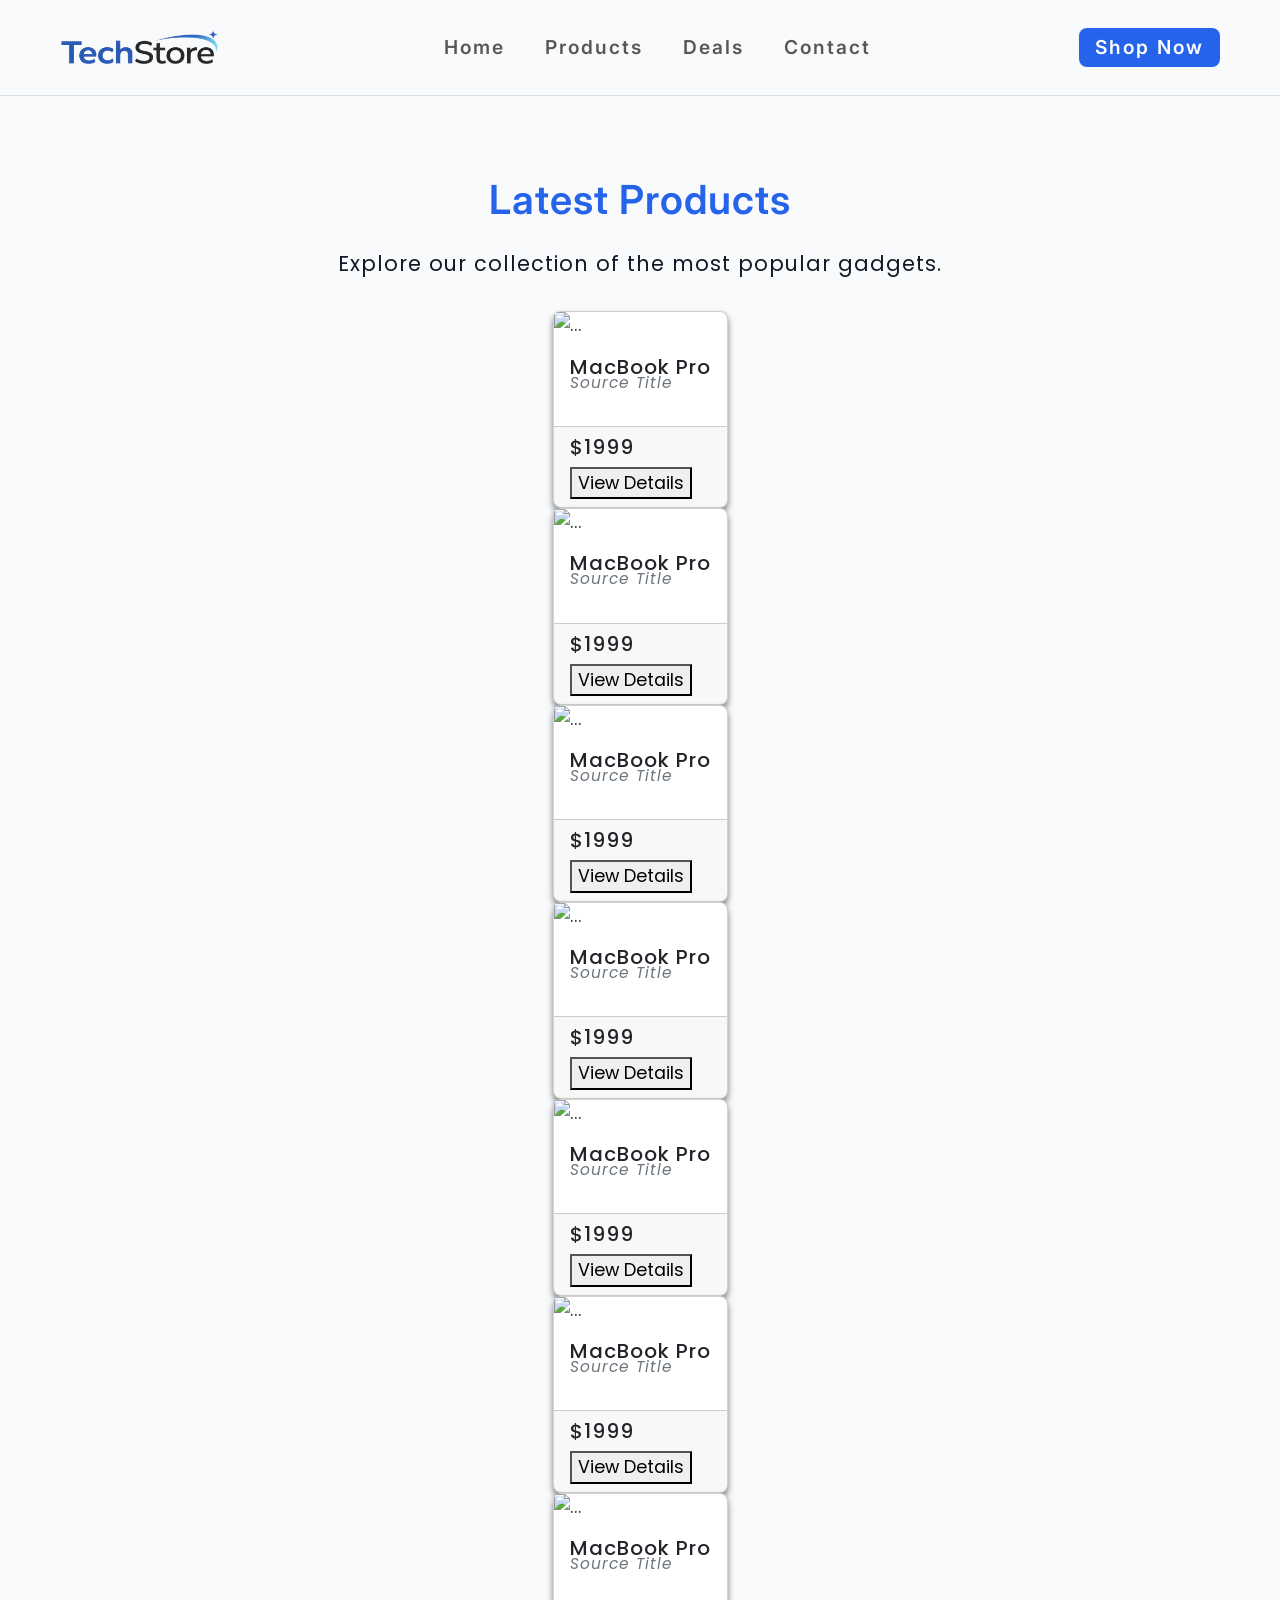
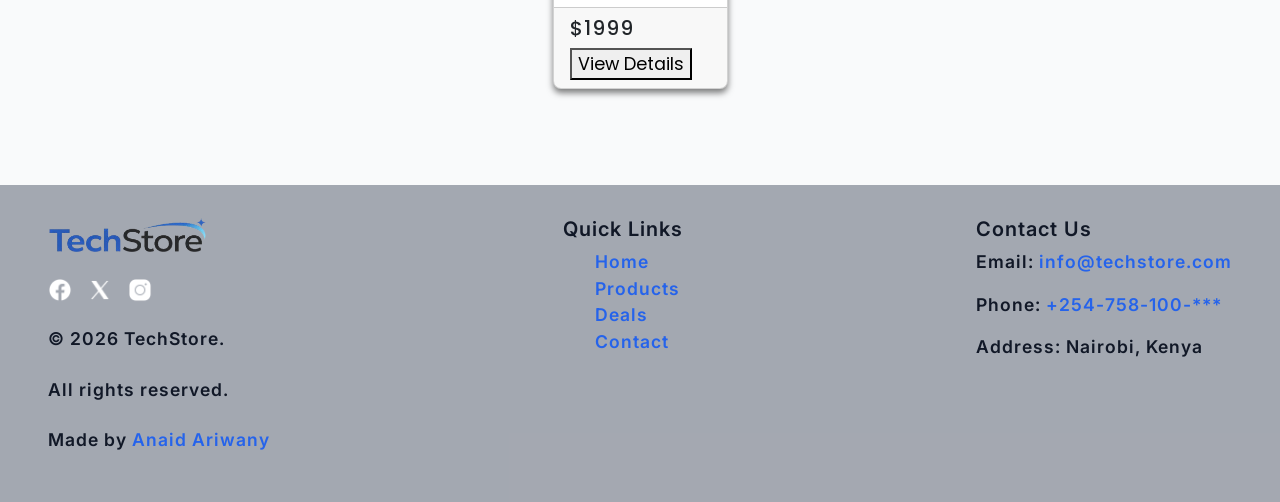
==== pages/products.html @ 2d1a8591 "Products page HTML structure completed." ====
<!DOCTYPE html>
<html lang="en">

<head>
    <meta charset="UTF-8">
    <meta name="viewport" content="width=device-width, initial-scale=1.0">
    <title>Products - TechStore</title>

    <!-- favicon -->
    <link rel="icon" href="../assets/images/favicon.ico" type="image/x-icon">

    <!-- seo meta tags -->
    <meta name="description"
        content="TechStore is your one-stop shop for the latest and greatest in technology. We offer a wide range of products, from smartphones and laptops to smart home devices and gaming accessories. Our mission is to provide our customers with the best shopping experience possible, with competitive prices, fast shipping, and excellent customer service. Whether you're a tech enthusiast or just looking for the perfect gift, TechStore has something for everyone. Shop with us today and discover the future of technology!">
    <meta name="keywords"
        content="TechStore, technology, gadgets, electronics, smartphones, laptops, smart home devices, gaming accessories, online shopping, tech products">
    <meta name="author" content="Anaid Ariwany">
    <meta name="robots" content="index, follow">

    <!-- open graph meta tags -->
    <meta property="og:title" content="TechStore">
    <meta property="og:description"
        content="TechStore is your one-stop shop for the latest and greatest in technology. We offer a wide range of products, from smartphones and laptops to smart home devices and gaming accessories. Our mission is to provide our customers with the best shopping experience possible, with competitive prices, fast shipping, and excellent customer service. Whether you're a tech enthusiast or just looking for the perfect gift, TechStore has something for everyone. Shop with us today and discover the future of technology!">
    <meta property="og:image" content="https://anaid-ariwany.github.io/TechStore/assets/images/websiteReview.webp">
    <meta property="og:url" content="https://anaid-ariwany.github.io/TechStore/">

    <!-- inter google font -->
    <link rel="preconnect" href="https://fonts.googleapis.com">
    <link rel="preconnect" href="https://fonts.gstatic.com" crossorigin>
    <link href="https://fonts.googleapis.com/css2?family=Inter:opsz,wght@14..32,600&display=swap" rel="stylesheet">

    <!-- poppins google font -->
    <link rel="preconnect" href="https://fonts.googleapis.com">
    <link rel="preconnect" href="https://fonts.gstatic.com" crossorigin>
    <link href="https://fonts.googleapis.com/css2?family=Poppins&display=swap" rel="stylesheet">

    <!-- bootstrap -->
    <link href="https://cdn.jsdelivr.net/npm/bootstrap@5.3.8/dist/css/bootstrap.min.css" rel="stylesheet"
        integrity="sha384-sRIl4kxILFvY47J16cr9ZwB07vP4J8+LH7qKQnuqkuIAvNWLzeN8tE5YBujZqJLB" crossorigin="anonymous">

    <!-- custom css -->
    <link rel="stylesheet" href="../style.css">
    <link rel="stylesheet" href="products.css">
</head>

<body>

    <header class="fixed-top">
        <nav class="navbar  navbar-expand-md">
            <div class="container-fluid">
                <a class="navbar-brand" href="index.html"><img src="../assets/images/logo.webp" alt="logo"
                        class="logo"></a>
                <button class="navbar-toggler" type="button" data-bs-toggle="collapse" data-bs-target="#navbarNav"
                    aria-controls="navbarNav" aria-expanded="false" aria-label="Toggle navigation">
                    <span class="navbar-toggler-icon"></span>
                </button>

                <div class="collapse navbar-collapse justify-content-end" id="navbarNav">
                    <ul class="navbar-nav">
                        <li class="nav-item">
                            <a class="nav-link inter-heading" href="index.html">Home</a>
                        </li>
                        <li class="nav-item">
                            <a class="nav-link inter-heading" href="pages/products.html">Products</a>
                        </li>
                        <li class="nav-item">
                            <a class="nav-link inter-heading" href="pages/products.html">Deals</a>
                        </li>
                        <li class="nav-item">
                            <a class="nav-link inter-heading" href="#">Contact</a>
                        </li>
                    </ul>
                </div>

                <div class="collapse navbar-collapse justify-content-end" id="navbarNav">
                    <ul class="navbar-nav">
                        <li class="nav-item">
                            <a id="nav-button" class="nav-link inter-heading" href="pages/products.html">Shop Now</a>
                        </li>
                    </ul>
                </div>

            </div>
        </nav>
    </header>

    <main>
        <section class="productSection">
            <h3 class="display-6 inter-heading">Latest Products</h3>
            <p>Explore our collection of the most popular gadgets.</p>

            <div class="cardDiv">

                <!-- card -->
                <div class="card">
                    <img src="..." class="card-img-top" alt="...">
                    <div class="card-body">
                        <h5 class="card-title">MacBook Pro</h5>
                        <figcaption class="blockquote-footer"><cite title="Source Title">Source Title</cite>
                        </figcaption>
                    </div>

                    <div class="card-footer">
                        <h5>$1999</h5>
                        <button>View Details</button>
                    </div>
                </div>


                <!-- card -->
                <div class="card">
                    <img src="..." class="card-img-top" alt="...">
                    <div class="card-body">
                        <h5 class="card-title">MacBook Pro</h5>
                        <figcaption class="blockquote-footer"><cite title="Source Title">Source Title</cite>
                        </figcaption>
                    </div>

                    <div class="card-footer">
                        <h5>$1999</h5>
                        <button>View Details</button>
                    </div>
                </div>

                <!-- card -->
                <div class="card">
                    <img src="..." class="card-img-top" alt="...">
                    <div class="card-body">
                        <h5 class="card-title">MacBook Pro</h5>
                        <figcaption class="blockquote-footer"><cite title="Source Title">Source Title</cite>
                        </figcaption>
                    </div>

                    <div class="card-footer">
                        <h5>$1999</h5>
                        <button>View Details</button>
                    </div>
                </div>

                <!-- card -->
                <div class="card">
                    <img src="..." class="card-img-top" alt="...">
                    <div class="card-body">
                        <h5 class="card-title">MacBook Pro</h5>
                        <figcaption class="blockquote-footer"><cite title="Source Title">Source Title</cite>
                        </figcaption>
                    </div>

                    <div class="card-footer">
                        <h5>$1999</h5>
                        <button>View Details</button>
                    </div>
                </div>

                <!-- card -->
                <div class="card">
                    <img src="..." class="card-img-top" alt="...">
                    <div class="card-body">
                        <h5 class="card-title">MacBook Pro</h5>
                        <figcaption class="blockquote-footer"><cite title="Source Title">Source Title</cite>
                        </figcaption>
                    </div>

                    <div class="card-footer">
                        <h5>$1999</h5>
                        <button>View Details</button>
                    </div>
                </div>

                <!-- card -->
                <div class="card">
                    <img src="..." class="card-img-top" alt="...">
                    <div class="card-body">
                        <h5 class="card-title">MacBook Pro</h5>
                        <figcaption class="blockquote-footer"><cite title="Source Title">Source Title</cite>
                        </figcaption>
                    </div>

                    <div class="card-footer">
                        <h5>$1999</h5>
                        <button>View Details</button>
                    </div>
                </div>

                <!-- card -->
                <div class="card">
                    <img src="..." class="card-img-top" alt="...">
                    <div class="card-body">
                        <h5 class="card-title">MacBook Pro</h5>
                        <figcaption class="blockquote-footer"><cite title="Source Title">Source Title</cite>
                        </figcaption>
                    </div>

                    <div class="card-footer">
                        <h5>$1999</h5>
                        <button>View Details</button>
                    </div>
                </div>

            </div>
        </section>
    </main>

    <footer>

        <!-- left div -->
        <div class="footerLeftDiv">
            <img src="../assets/images/logo.webp" alt="logo" class="logo">

            <div class="iconDiv">
                <img src="../assets/icons/facebook.webp" alt="facebook" class="icon">
                <img src="../assets/icons/twitter.webp" alt="twitter" class="icon">
                <img src="../assets/icons/instagram.webp" alt="instagram" class="icon">
            </div>

            <p class="inter-heading">&copy; 2026 TechStore.</p>
            <p class="inter-heading">All rights reserved.</p>

            <p class="inter-heading">Made by <a class="inter-heading" href="https://github.com/Anaid-Ariwany"
                    target="_blank" rel="noopener noreferrer">Anaid
                    Ariwany</a></p>
        </div>

        <!-- middle div -->
        <div class="footerMiddleDiv">
            <h5 class="inter-heading">Quick Links</h5>
            <ul>
                <li><a class="inter-heading" href="index.html">Home</a></li>
                <li><a class="inter-heading" href="pages/products.html">Products</a></li>
                <li><a class="inter-heading" href="pages/products.html">Deals</a></li>
                <li><a class="inter-heading" href="#">Contact</a></li>
            </ul>
        </div>

        <!-- right div -->
        <div class="footerRightDiv">
            <h5 class="inter-heading">Contact Us</h5>
            <p class="inter-heading">Email: <a href="mailto:info@techstore.com">info@techstore.com</a></p>
            <p class="inter-heading">Phone: <a href="tel:+254758100569">+254-758-100-***</a></p>
            <p class="inter-heading">Address: Nairobi, Kenya</p>
        </div>

    </footer>

    <!-- bootstrap -->
    <script src="https://cdn.jsdelivr.net/npm/bootstrap@5.3.8/dist/js/bootstrap.bundle.min.js"
        integrity="sha384-FKyoEForCGlyvwx9Hj09JcYn3nv7wiPVlz7YYwJrWVcXK/BmnVDxM+D2scQbITxI"
        crossorigin="anonymous"></script>

</body>

</html>
---- style.css ----
/* 
Primary: #2563EB
Dark: #111827
Gray: #6B7280
Background: #F9FAFB
Card White: #FFFFFF
*/

.inter-heading {
    font-family: "Inter", sans-serif;
    font-optical-sizing: auto;
    font-weight: 600;
    font-style: normal;
}

body {
    margin: 0;
    font-family: "Poppins", sans-serif;
    font-weight: 400;
    font-style: normal;
    font-size: 1.1rem;
    background-color: #F9FAFB;
    color: #111827;
    line-height: 1.5;
    letter-spacing: 1px;
}

main {
    margin-top: 8rem;
    padding: 0 3rem;
}

.card {
    background-color: #FFFFFF;
    border-radius: 0.5rem;
    box-shadow: 0 4px 6px rgba(0, 0, 0, 0.5);
}

.blueButton {
    padding: 0.5rem 1rem;
    background-color: #2563EB;
    color: #FFFFFF;
    border-radius: 0.5rem;
    border: none;
    width: fit-content;
}

.blueButton:hover {
    transform: scale(1.05);
}

.blockquote-footer::before {
    content: "";
}

/* ##### navbar styling #####*/
header {
    padding: 1rem 3rem;
    background-color: #F9FAFB;
    border-bottom: 1px solid rgb(107, 114, 128, 0.2);
}

.logo {
    width: 10rem;
    height: auto;
}

.navbar-nav {
    gap: 1.5rem;
}

.nav-link {
    font-size: 1.2rem;
    letter-spacing: 2px;
}

.nav-link:hover {
    color: #2563EB;
    transform: scale(1.05);
}

#nav-button {
    padding: 0.3rem 1rem;
    background-color: #2563EB;
    color: #FFFFFF !important;
    border-radius: 0.5rem;
    border: none;
    width: fit-content;
}

#nav-button:hover {
    background-color: #2563EB;
    color: #FFFFFF !important;
    transform: scale(1.05);
}


/* ##### hero sectionstyling #####*/
.heroSection {
    padding: 3rem 0;
}

.heroLeftDiv {
    padding-left: 3rem;
    display: flex;
    flex-direction: column;
    justify-content: center;
    gap: 1rem;
}

.heroLeftDiv p,
.productSection p,
.featuredProductSection p {
    font-size: 1.3rem;
}

.heroImage {
    min-width: 80%;
    height: auto;
}

.heroRightDiv {
    display: flex;
    align-items: flex-end;
    background-color: rgb(37, 99, 235, 0.1);
    border-top-left-radius: 50% 100%;
    border-top-right-radius: 50% 100%;
}


/* ##### latest products section styling #####*/
.productSection,
.featuredProductSection {
    padding: 3rem 0;
    display: flex;
    flex-direction: column;
    align-items: center;
    justify-content: center;
    gap: 1rem;
}

.cardsDiv {
    padding-top: 2rem;
    display: flex;
    justify-content: center;
    flex-wrap: nowrap;
    gap: 2rem;
    width: 100%
}

.cardsDiv>.card {
    width: 30%;
}

.productSection h3,
.featuredProductSection h3 {
    color: #2563EB;
}

/* ##### featured product section styling #####*/
.featuredProductSection>.card {
    margin-top: 1rem;
    width: 80%;
    padding: 2rem 3rem;
    display: flex;
    flex-direction: column;
    gap: 1rem;
}

.featuredProductSection>.card h4 {
    color: #2563EB;
}

.bottomCard {
    display: flex;
    flex-wrap: wrap;
}

.cardLeftDiv,
.cardRightDiv {
    width: 50%;
}

.cardLeftDiv {
    display: flex;
    flex-direction: column;
    gap: 0.5rem;
    justify-content: center;
}

.cardRightDiv {
    display: flex;
    justify-content: center;
    align-items: flex-end;
    background-color: rgb(37, 99, 235, 0.05);
    border-top-left-radius: 50% 100%;
    border-top-right-radius: 50% 100%;
}

.whiteHeadset {
    width: 50%;
    height: auto;
}

/* ##### footer styling #####*/
footer {
    background-color: rgb(107, 114, 128, 0.6);
    color: #111827;
    display: flex;
    justify-content: space-between;
    padding: 2rem 3rem;
    margin-top: 3rem;
}

.footerLeftDiv {
    display: flex;
    flex-direction: column;
    flex-wrap: wrap;
    gap: 0.5rem;
}

.iconDiv {
    display: flex;
    gap: 1rem;
    padding: 1rem 0;
}

.icon {
    width: 1.5rem;
    height: auto;
    filter: invert(100%) sepia(100%) grayscale(100%) brightness(200%);
}

.icon:hover {
    transform: scale(1.5);
}

footer li {
    list-style: none;
}

footer a {
    color: #2563EB;
    text-decoration: none;
}

/* ############### responsive design ###############*/
/* screens above 768px and below 883px */
@media (min-width:768px) and (max-width:883px) {
    header {
        padding: 1rem;
    }

    .navbar-nav {
        gap: 0;
    }

    #nav-button {
        padding: 0.3rem 0.5rem;
    }

    footer {
        padding: 1rem;
    }

    .heroRightDiv {
        border-top-left-radius: 80% 100%;
        border-top-right-radius: 80% 100%;
    }
}

/* screens above 768px and below 992px */
@media (min-width:768px) and (max-width:992px) {
    main {
        padding: 0 1rem;
    }

    .heroLeftDiv p {
        font-size: 1.2rem;
    }

    .cardsDiv {
        gap: 1rem;
    }

    .featuredProductSection>.card {
        width: 90%;
    }

    .whiteHeadset {
        width: 65%;
        height: auto;
    }
}

/* screens above 576px and below 768px */
@media (min-width:576px) and (max-width:768px) {
    main {
        padding: 0 1rem;
    }

    .heroLeftDiv {
        padding-left: 0;
        gap: 0.5rem;
    }

    .heroLeftDiv p,
    .productSection p,
    .featuredProductSection p {
        font-size: 1.1rem;
    }

    .heroImage {
        min-width: 100%;
    }

    .heroRightDiv,
    .cardRightDiv {
        border-top-left-radius: 80% 100%;
        border-top-right-radius: 80% 100%;
    }

    .cardsDiv {
        gap: 0.5rem;
        padding: 0;
    }

    .featuredProductSection>.card {
        width: 100%;
        margin-top: 0;
    }

    .whiteHeadset {
        width: 80%;
        height: auto;
    }

    .footerMiddleDiv {
        display: none;
    }
}

/* screens below 576px */
@media (max-width:576px) {
    main {
        padding: 0 1rem;
    }

    .heroLeftDiv {
        padding-left: 0;
        gap: 0.5rem;
        text-align: center;
        align-items: center;
        padding-bottom: 2rem;
    }

    .heroImage {
        min-width: 50%;
    }

    .heroRightDiv,
    .cardRightDiv {
        border-top-left-radius: 80% 100%;
        border-top-right-radius: 80% 100%;
    }

    .heroLeftDiv p,
    .productSection p,
    .featuredProductSection p {
        font-size: 1.1rem;
    }

    .productSection p,
    .featuredProductSection p {
        text-align: center;
    }

    .cardLeftDiv p {
        text-align: left;
    }

    .heroImage {
        min-width: 100%;
    }

    .heroRightDiv,
    .cardRightDiv {
        border-top-left-radius: 80% 100%;
        border-top-right-radius: 80% 100%;
    }

    .heroSection,
    .productSection {
        padding: 2rem 0;
    }

    .cardsDiv {
        flex-wrap: wrap;
        gap: 1rem;
        padding: 0;
    }

    .cardsDiv>.card {
        width: 15rem;
    }

    .featuredProductSection>.card {
        width: 100%;
        margin-top: 0;
    }

    .whiteHeadset {
        width: 80%;
        height: auto;
    }

    .footerMiddleDiv {
        display: none;
    }

    footer {
        padding: 1rem;
    }
}

/* screens below 503px */
@media (max-width:503px) {
    footer {
        flex-direction: column;
        align-items: center;
        gap: 1rem;
        text-align: center;
    }

    .iconDiv {
        justify-content: center;
    }
}

/* screens below 528px */
@media (max-width:528px) {
    header {
        padding: 1rem;
    }

    .cardsDiv {
        gap: 2rem;
    }

    .cardsDiv>.card {
        width: 80%;
    }

    .featuredProductSection>.card h1,
    .featuredProductSection>.card h4 {
        text-align: center;
    }

    .bottomCard {
        flex-direction: column;
        gap: 1rem;
    }

    .cardLeftDiv,
    .cardRightDiv {
        width: 100%;
        justify-content: center;
        align-items: center;
    }

    .heroRightDiv {
        border-top-left-radius: 80% 100%;
        border-top-right-radius: 80% 100%;
    }

    .whiteHeadset {
        width: 60%;
        height: auto;
    }
}
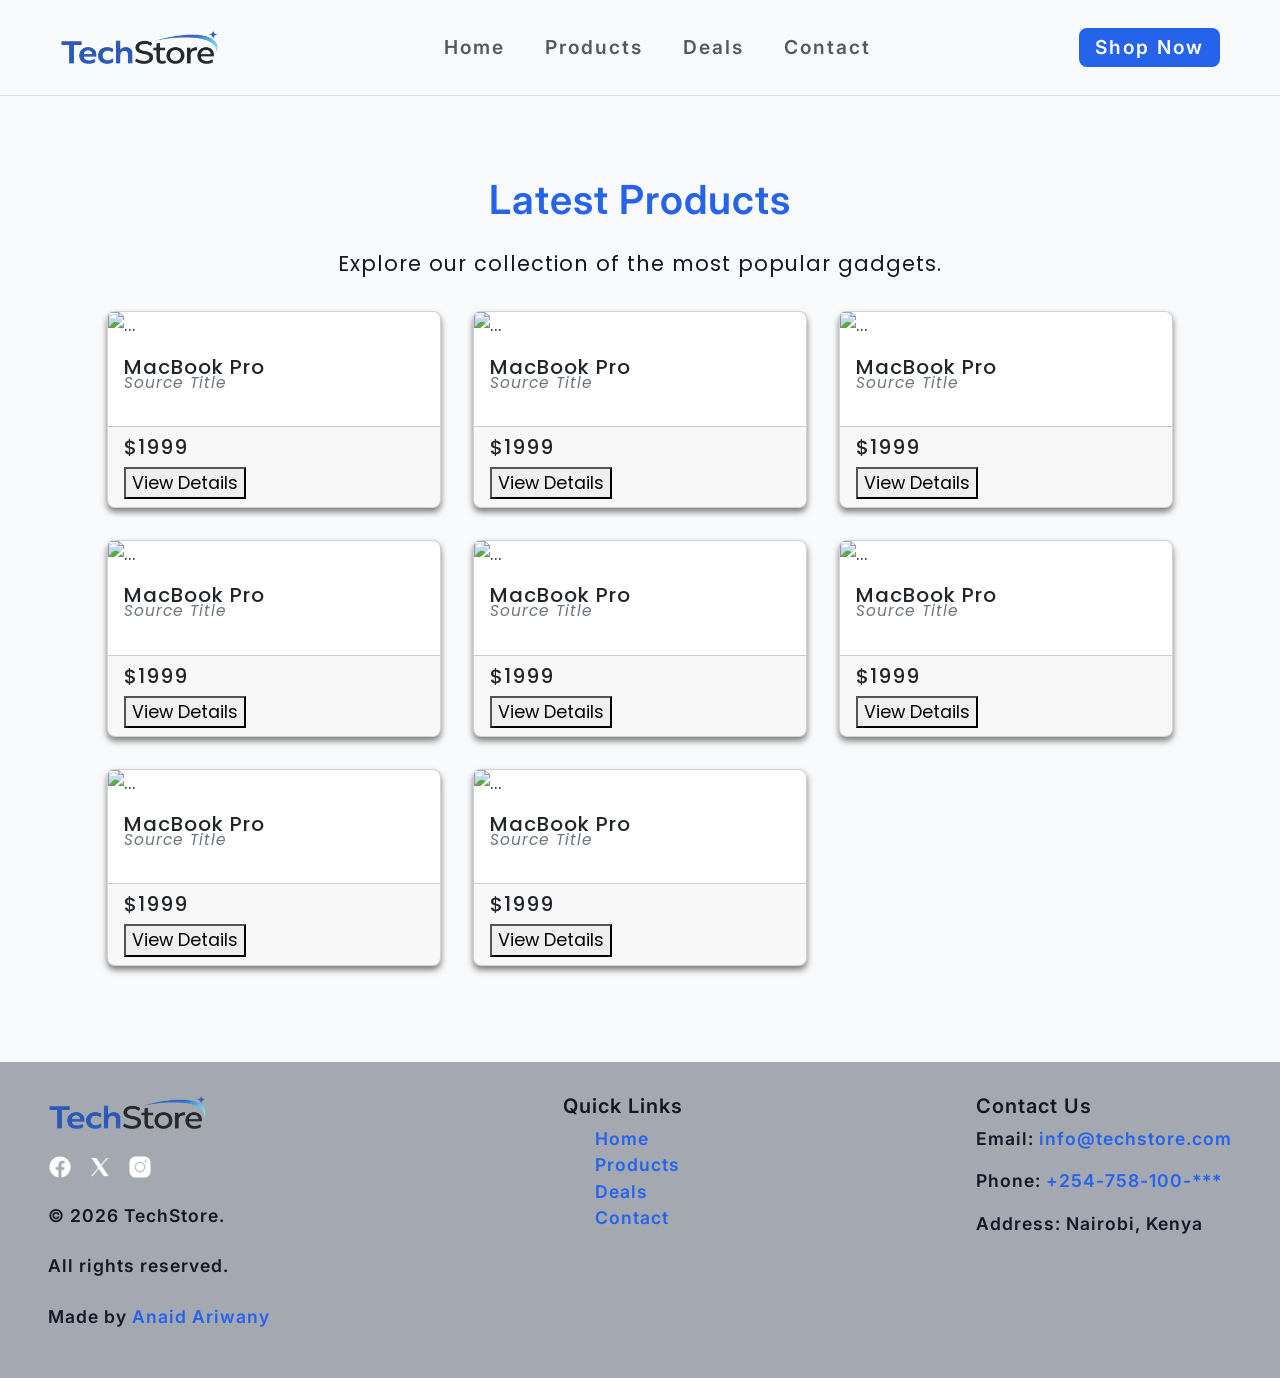
==== commit b162a054: "Products styling and responsive design completed." ====
--- a/pages/products.html
+++ b/pages/products.html
@@ -48,7 +48,7 @@
     <header class="fixed-top">
         <nav class="navbar  navbar-expand-md">
             <div class="container-fluid">
-                <a class="navbar-brand" href="index.html"><img src="../assets/images/logo.webp" alt="logo"
+                <a class="navbar-brand" href="../index.html"><img src="../assets/images/logo.webp" alt="logo"
                         class="logo"></a>
                 <button class="navbar-toggler" type="button" data-bs-toggle="collapse" data-bs-target="#navbarNav"
                     aria-controls="navbarNav" aria-expanded="false" aria-label="Toggle navigation">
@@ -58,13 +58,13 @@
                 <div class="collapse navbar-collapse justify-content-end" id="navbarNav">
                     <ul class="navbar-nav">
                         <li class="nav-item">
-                            <a class="nav-link inter-heading" href="index.html">Home</a>
-                        </li>
-                        <li class="nav-item">
-                            <a class="nav-link inter-heading" href="pages/products.html">Products</a>
-                        </li>
-                        <li class="nav-item">
-                            <a class="nav-link inter-heading" href="pages/products.html">Deals</a>
+                            <a class="nav-link inter-heading" href="../index.html">Home</a>
+                        </li>
+                        <li class="nav-item">
+                            <a class="nav-link inter-heading" href="products.html">Products</a>
+                        </li>
+                        <li class="nav-item">
+                            <a class="nav-link inter-heading" href="products.html">Deals</a>
                         </li>
                         <li class="nav-item">
                             <a class="nav-link inter-heading" href="#">Contact</a>
@@ -75,7 +75,7 @@
                 <div class="collapse navbar-collapse justify-content-end" id="navbarNav">
                     <ul class="navbar-nav">
                         <li class="nav-item">
-                            <a id="nav-button" class="nav-link inter-heading" href="pages/products.html">Shop Now</a>
+                            <a id="nav-button" class="nav-link inter-heading" href="products.html">Shop Now</a>
                         </li>
                     </ul>
                 </div>
@@ -106,6 +106,20 @@
                     </div>
                 </div>
 
+                <!-- card -->
+                <div class="card">
+                    <img src="..." class="card-img-top" alt="...">
+                    <div class="card-body">
+                        <h5 class="card-title">MacBook Pro</h5>
+                        <figcaption class="blockquote-footer"><cite title="Source Title">Source Title</cite>
+                        </figcaption>
+                    </div>
+
+                    <div class="card-footer">
+                        <h5>$1999</h5>
+                        <button>View Details</button>
+                    </div>
+                </div>
 
                 <!-- card -->
                 <div class="card">
@@ -225,9 +239,9 @@
         <div class="footerMiddleDiv">
             <h5 class="inter-heading">Quick Links</h5>
             <ul>
-                <li><a class="inter-heading" href="index.html">Home</a></li>
-                <li><a class="inter-heading" href="pages/products.html">Products</a></li>
-                <li><a class="inter-heading" href="pages/products.html">Deals</a></li>
+                <li><a class="inter-heading" href="../index.html">Home</a></li>
+                <li><a class="inter-heading" href="products.html">Products</a></li>
+                <li><a class="inter-heading" href="products.html">Deals</a></li>
                 <li><a class="inter-heading" href="#">Contact</a></li>
             </ul>
         </div>
--- a/pages/products.css
+++ b/pages/products.css
@@ -0,0 +1,57 @@
+.cardDiv {
+    display: grid;
+    /* make 3 columns */
+    grid-template-columns: repeat(3, 1fr);
+    gap: 2rem;
+    width: 90%;
+}
+
+.cardDiv>.card {
+    width: 100%;
+}
+
+
+/* ############### responsive design ###############*/
+/* screens below 992px */
+@media (max-width: 992px) {
+    .productSection {
+        padding: 0;
+    }
+
+    .cardDiv {
+        width: 95%;
+        gap: 1rem;
+    }
+}
+
+/* screens below 768px */
+@media (max-width: 768px) {
+    main {
+        padding: 1rem;
+    }
+
+    .productSection {
+        padding: 0;
+    }
+
+    .cardDiv {
+        width: 100%;
+        gap: 0.8rem;
+    }
+}
+
+/* screens below 576px */
+@media (max-width: 576px) {
+    .cardDiv {
+        /* make 2 columns */
+        grid-template-columns: repeat(2, 1fr);
+    }
+}
+
+/* screens below 450px */
+@media (max-width: 450px) {
+    .cardDiv {
+        /* make 1 columns */
+        grid-template-columns: repeat(1, 1fr);
+    }
+}
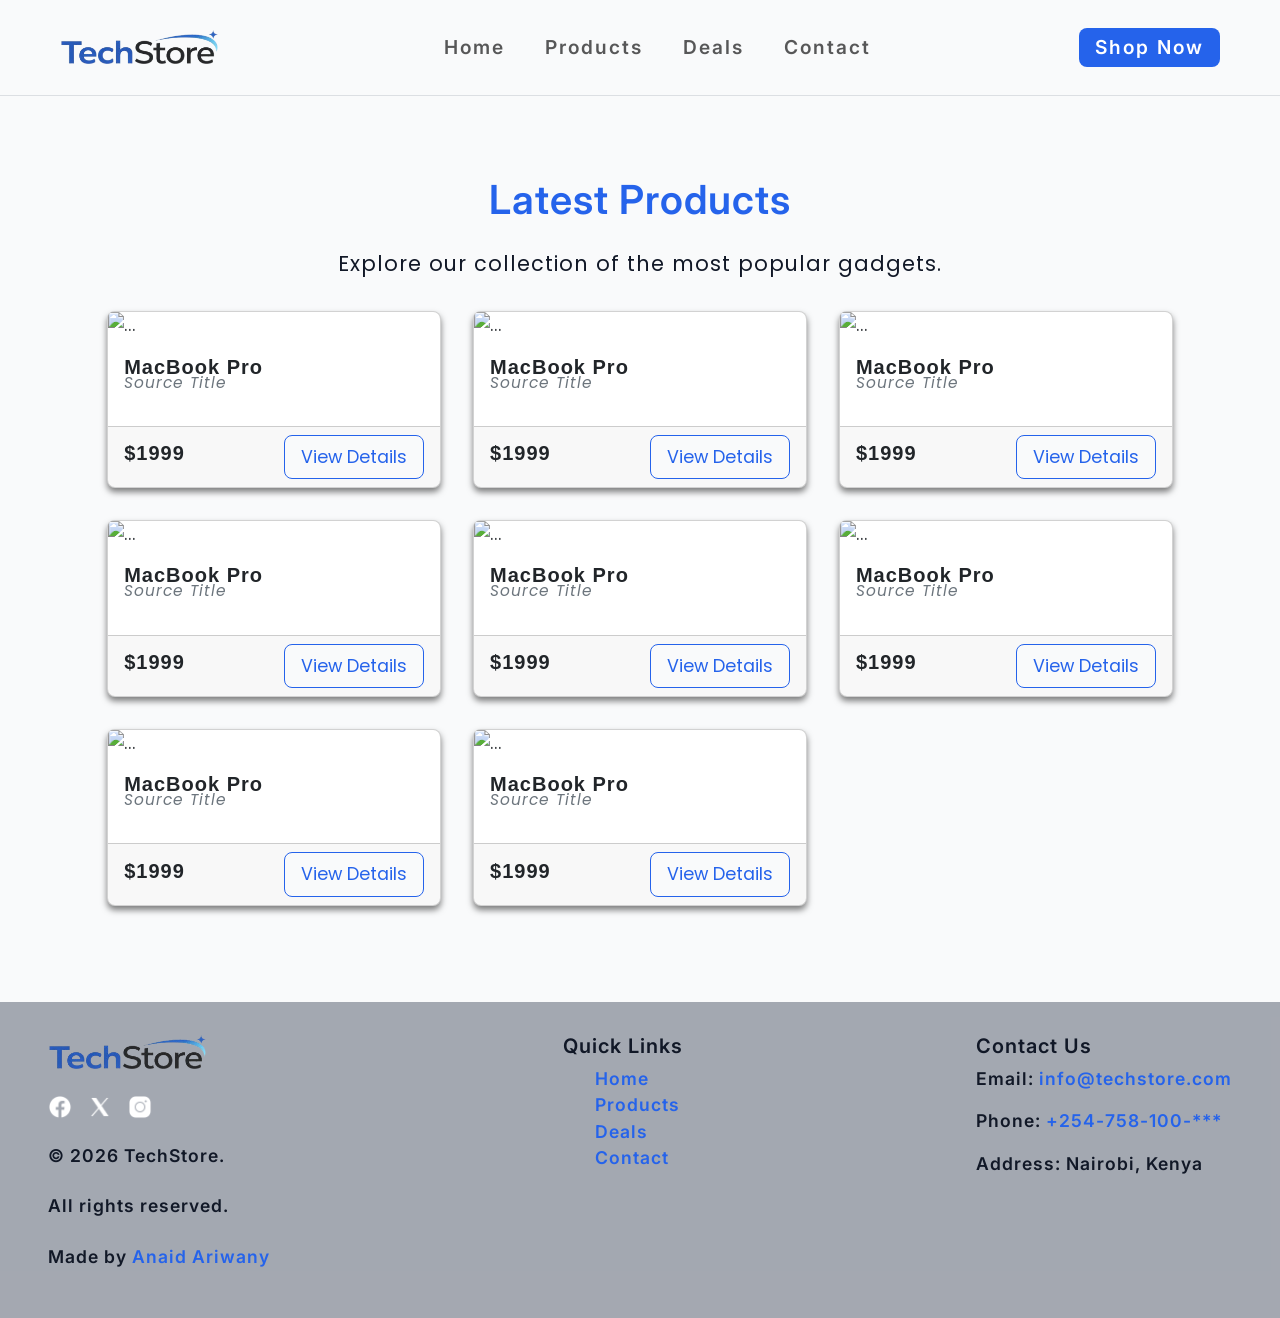
==== commit fa707d5f: "Styling: updated button styling for the product cards on both pages. Local storage: Created the obje" ====
--- a/pages/products.html
+++ b/pages/products.html
@@ -102,112 +102,112 @@
 
                     <div class="card-footer">
                         <h5>$1999</h5>
-                        <button>View Details</button>
-                    </div>
-                </div>
-
-                <!-- card -->
-                <div class="card">
-                    <img src="..." class="card-img-top" alt="...">
-                    <div class="card-body">
-                        <h5 class="card-title">MacBook Pro</h5>
-                        <figcaption class="blockquote-footer"><cite title="Source Title">Source Title</cite>
-                        </figcaption>
-                    </div>
-
-                    <div class="card-footer">
-                        <h5>$1999</h5>
-                        <button>View Details</button>
-                    </div>
-                </div>
-
-                <!-- card -->
-                <div class="card">
-                    <img src="..." class="card-img-top" alt="...">
-                    <div class="card-body">
-                        <h5 class="card-title">MacBook Pro</h5>
-                        <figcaption class="blockquote-footer"><cite title="Source Title">Source Title</cite>
-                        </figcaption>
-                    </div>
-
-                    <div class="card-footer">
-                        <h5>$1999</h5>
-                        <button>View Details</button>
-                    </div>
-                </div>
-
-                <!-- card -->
-                <div class="card">
-                    <img src="..." class="card-img-top" alt="...">
-                    <div class="card-body">
-                        <h5 class="card-title">MacBook Pro</h5>
-                        <figcaption class="blockquote-footer"><cite title="Source Title">Source Title</cite>
-                        </figcaption>
-                    </div>
-
-                    <div class="card-footer">
-                        <h5>$1999</h5>
-                        <button>View Details</button>
-                    </div>
-                </div>
-
-                <!-- card -->
-                <div class="card">
-                    <img src="..." class="card-img-top" alt="...">
-                    <div class="card-body">
-                        <h5 class="card-title">MacBook Pro</h5>
-                        <figcaption class="blockquote-footer"><cite title="Source Title">Source Title</cite>
-                        </figcaption>
-                    </div>
-
-                    <div class="card-footer">
-                        <h5>$1999</h5>
-                        <button>View Details</button>
-                    </div>
-                </div>
-
-                <!-- card -->
-                <div class="card">
-                    <img src="..." class="card-img-top" alt="...">
-                    <div class="card-body">
-                        <h5 class="card-title">MacBook Pro</h5>
-                        <figcaption class="blockquote-footer"><cite title="Source Title">Source Title</cite>
-                        </figcaption>
-                    </div>
-
-                    <div class="card-footer">
-                        <h5>$1999</h5>
-                        <button>View Details</button>
-                    </div>
-                </div>
-
-                <!-- card -->
-                <div class="card">
-                    <img src="..." class="card-img-top" alt="...">
-                    <div class="card-body">
-                        <h5 class="card-title">MacBook Pro</h5>
-                        <figcaption class="blockquote-footer"><cite title="Source Title">Source Title</cite>
-                        </figcaption>
-                    </div>
-
-                    <div class="card-footer">
-                        <h5>$1999</h5>
-                        <button>View Details</button>
-                    </div>
-                </div>
-
-                <!-- card -->
-                <div class="card">
-                    <img src="..." class="card-img-top" alt="...">
-                    <div class="card-body">
-                        <h5 class="card-title">MacBook Pro</h5>
-                        <figcaption class="blockquote-footer"><cite title="Source Title">Source Title</cite>
-                        </figcaption>
-                    </div>
-
-                    <div class="card-footer">
-                        <h5>$1999</h5>
-                        <button>View Details</button>
+                        <button class="whiteButton">View Details</button>
+                    </div>
+                </div>
+
+                <!-- card -->
+                <div class="card">
+                    <img src="..." class="card-img-top" alt="...">
+                    <div class="card-body">
+                        <h5 class="card-title">MacBook Pro</h5>
+                        <figcaption class="blockquote-footer"><cite title="Source Title">Source Title</cite>
+                        </figcaption>
+                    </div>
+
+                    <div class="card-footer">
+                        <h5>$1999</h5>
+                        <button class="whiteButton">View Details</button>
+                    </div>
+                </div>
+
+                <!-- card -->
+                <div class="card">
+                    <img src="..." class="card-img-top" alt="...">
+                    <div class="card-body">
+                        <h5 class="card-title">MacBook Pro</h5>
+                        <figcaption class="blockquote-footer"><cite title="Source Title">Source Title</cite>
+                        </figcaption>
+                    </div>
+
+                    <div class="card-footer">
+                        <h5>$1999</h5>
+                        <button class="whiteButton">View Details</button>
+                    </div>
+                </div>
+
+                <!-- card -->
+                <div class="card">
+                    <img src="..." class="card-img-top" alt="...">
+                    <div class="card-body">
+                        <h5 class="card-title">MacBook Pro</h5>
+                        <figcaption class="blockquote-footer"><cite title="Source Title">Source Title</cite>
+                        </figcaption>
+                    </div>
+
+                    <div class="card-footer">
+                        <h5>$1999</h5>
+                        <button class="whiteButton">View Details</button>
+                    </div>
+                </div>
+
+                <!-- card -->
+                <div class="card">
+                    <img src="..." class="card-img-top" alt="...">
+                    <div class="card-body">
+                        <h5 class="card-title">MacBook Pro</h5>
+                        <figcaption class="blockquote-footer"><cite title="Source Title">Source Title</cite>
+                        </figcaption>
+                    </div>
+
+                    <div class="card-footer">
+                        <h5>$1999</h5>
+                        <button class="whiteButton">View Details</button>
+                    </div>
+                </div>
+
+                <!-- card -->
+                <div class="card">
+                    <img src="..." class="card-img-top" alt="...">
+                    <div class="card-body">
+                        <h5 class="card-title">MacBook Pro</h5>
+                        <figcaption class="blockquote-footer"><cite title="Source Title">Source Title</cite>
+                        </figcaption>
+                    </div>
+
+                    <div class="card-footer">
+                        <h5>$1999</h5>
+                        <button class="whiteButton">View Details</button>
+                    </div>
+                </div>
+
+                <!-- card -->
+                <div class="card">
+                    <img src="..." class="card-img-top" alt="...">
+                    <div class="card-body">
+                        <h5 class="card-title">MacBook Pro</h5>
+                        <figcaption class="blockquote-footer"><cite title="Source Title">Source Title</cite>
+                        </figcaption>
+                    </div>
+
+                    <div class="card-footer">
+                        <h5>$1999</h5>
+                        <button class="whiteButton">View Details</button>
+                    </div>
+                </div>
+
+                <!-- card -->
+                <div class="card">
+                    <img src="..." class="card-img-top" alt="...">
+                    <div class="card-body">
+                        <h5 class="card-title">MacBook Pro</h5>
+                        <figcaption class="blockquote-footer"><cite title="Source Title">Source Title</cite>
+                        </figcaption>
+                    </div>
+
+                    <div class="card-footer">
+                        <h5>$1999</h5>
+                        <button class="whiteButton">View Details</button>
                     </div>
                 </div>
 
@@ -256,6 +256,9 @@
 
     </footer>
 
+    <!-- javascript file -->
+    <script src="../index.js"></script>
+
     <!-- bootstrap -->
     <script src="https://cdn.jsdelivr.net/npm/bootstrap@5.3.8/dist/js/bootstrap.bundle.min.js"
         integrity="sha384-FKyoEForCGlyvwx9Hj09JcYn3nv7wiPVlz7YYwJrWVcXK/BmnVDxM+D2scQbITxI"
--- a/style.css
+++ b/style.css
@@ -53,6 +53,19 @@
     content: "";
 }
 
+.whiteButton {
+    padding: 0.5rem 1rem;
+    background-color: #F9FAFB;
+    color: #2563EB;
+    border-radius: 0.5rem;
+    border: 1px solid #2563EB;
+    width: fit-content;
+}
+
+.whiteButton:hover {
+    transform: scale(1.05);
+}
+
 /* ##### navbar styling #####*/
 header {
     padding: 1rem 3rem;
@@ -157,6 +170,17 @@
     color: #2563EB;
 }
 
+.card-footer {
+    display: flex;
+    justify-content: space-between;
+    align-items: center;
+}
+
+.card-body h5,
+.card-footer h5 {
+    font-weight: bold;
+}
+
 /* ##### featured product section styling #####*/
 .featuredProductSection>.card {
     margin-top: 1rem;
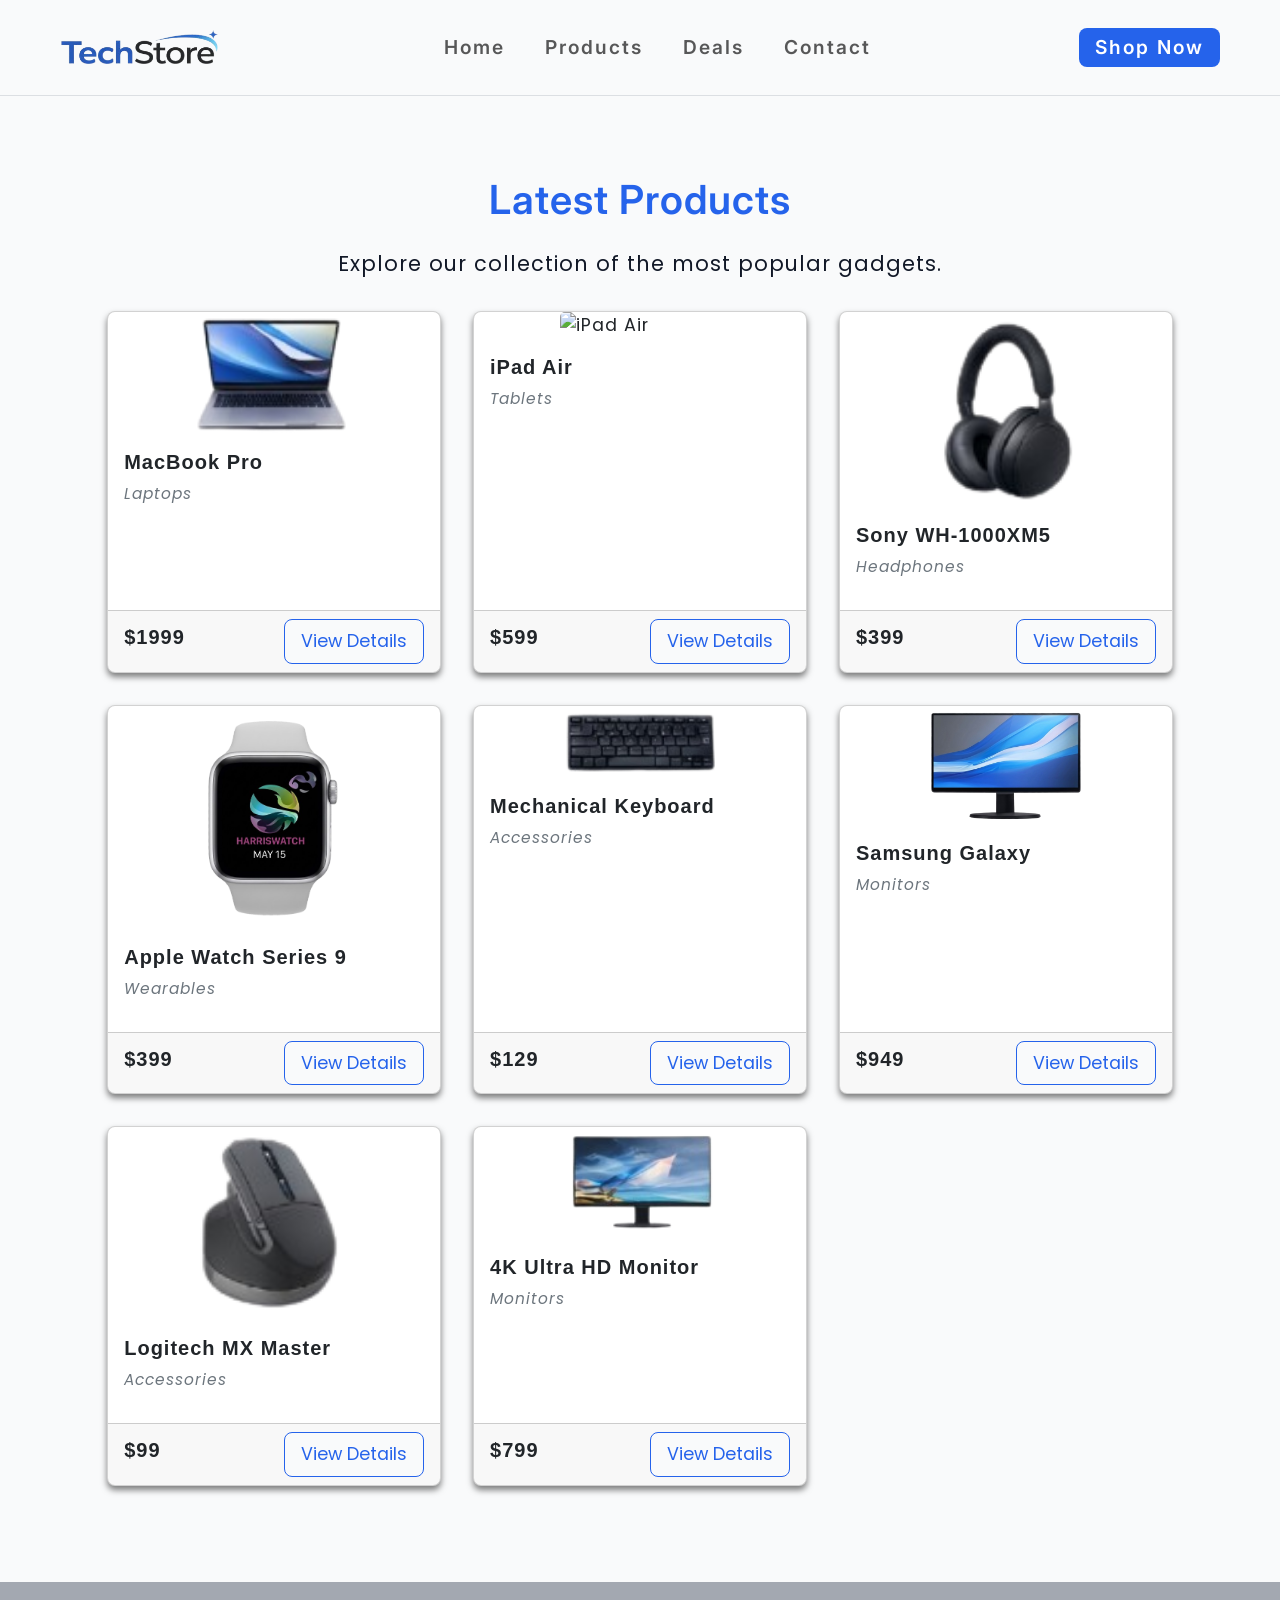
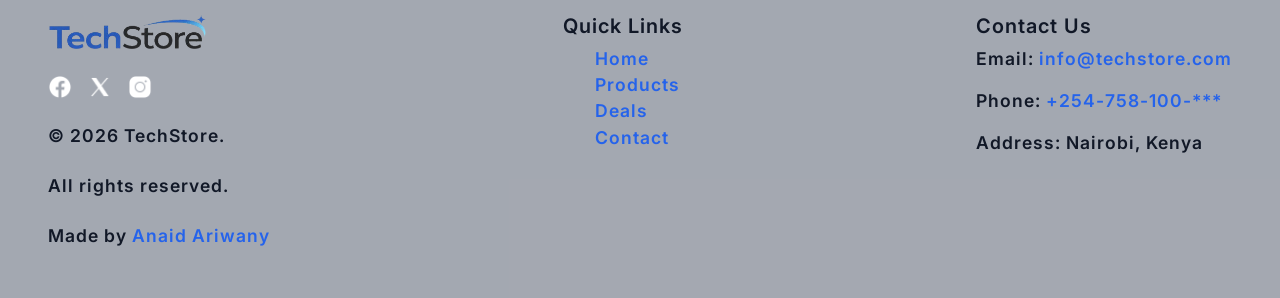
==== commit 46589600: "DOM manipulation: created the cards and products dynamically." ====
--- a/pages/products.html
+++ b/pages/products.html
@@ -92,124 +92,124 @@
             <div class="cardDiv">
 
                 <!-- card -->
-                <div class="card">
-                    <img src="..." class="card-img-top" alt="...">
-                    <div class="card-body">
-                        <h5 class="card-title">MacBook Pro</h5>
-                        <figcaption class="blockquote-footer"><cite title="Source Title">Source Title</cite>
-                        </figcaption>
-                    </div>
-
-                    <div class="card-footer">
-                        <h5>$1999</h5>
-                        <button class="whiteButton">View Details</button>
-                    </div>
-                </div>
-
-                <!-- card -->
-                <div class="card">
-                    <img src="..." class="card-img-top" alt="...">
-                    <div class="card-body">
-                        <h5 class="card-title">MacBook Pro</h5>
-                        <figcaption class="blockquote-footer"><cite title="Source Title">Source Title</cite>
-                        </figcaption>
-                    </div>
-
-                    <div class="card-footer">
-                        <h5>$1999</h5>
-                        <button class="whiteButton">View Details</button>
-                    </div>
-                </div>
-
-                <!-- card -->
-                <div class="card">
-                    <img src="..." class="card-img-top" alt="...">
-                    <div class="card-body">
-                        <h5 class="card-title">MacBook Pro</h5>
-                        <figcaption class="blockquote-footer"><cite title="Source Title">Source Title</cite>
-                        </figcaption>
-                    </div>
-
-                    <div class="card-footer">
-                        <h5>$1999</h5>
-                        <button class="whiteButton">View Details</button>
-                    </div>
-                </div>
-
-                <!-- card -->
-                <div class="card">
-                    <img src="..." class="card-img-top" alt="...">
-                    <div class="card-body">
-                        <h5 class="card-title">MacBook Pro</h5>
-                        <figcaption class="blockquote-footer"><cite title="Source Title">Source Title</cite>
-                        </figcaption>
-                    </div>
-
-                    <div class="card-footer">
-                        <h5>$1999</h5>
-                        <button class="whiteButton">View Details</button>
-                    </div>
-                </div>
-
-                <!-- card -->
-                <div class="card">
-                    <img src="..." class="card-img-top" alt="...">
-                    <div class="card-body">
-                        <h5 class="card-title">MacBook Pro</h5>
-                        <figcaption class="blockquote-footer"><cite title="Source Title">Source Title</cite>
-                        </figcaption>
-                    </div>
-
-                    <div class="card-footer">
-                        <h5>$1999</h5>
-                        <button class="whiteButton">View Details</button>
-                    </div>
-                </div>
-
-                <!-- card -->
-                <div class="card">
-                    <img src="..." class="card-img-top" alt="...">
-                    <div class="card-body">
-                        <h5 class="card-title">MacBook Pro</h5>
-                        <figcaption class="blockquote-footer"><cite title="Source Title">Source Title</cite>
-                        </figcaption>
-                    </div>
-
-                    <div class="card-footer">
-                        <h5>$1999</h5>
-                        <button class="whiteButton">View Details</button>
-                    </div>
-                </div>
-
-                <!-- card -->
-                <div class="card">
-                    <img src="..." class="card-img-top" alt="...">
-                    <div class="card-body">
-                        <h5 class="card-title">MacBook Pro</h5>
-                        <figcaption class="blockquote-footer"><cite title="Source Title">Source Title</cite>
-                        </figcaption>
-                    </div>
-
-                    <div class="card-footer">
-                        <h5>$1999</h5>
-                        <button class="whiteButton">View Details</button>
-                    </div>
-                </div>
-
-                <!-- card -->
-                <div class="card">
-                    <img src="..." class="card-img-top" alt="...">
-                    <div class="card-body">
-                        <h5 class="card-title">MacBook Pro</h5>
-                        <figcaption class="blockquote-footer"><cite title="Source Title">Source Title</cite>
-                        </figcaption>
-                    </div>
-
-                    <div class="card-footer">
-                        <h5>$1999</h5>
-                        <button class="whiteButton">View Details</button>
-                    </div>
-                </div>
+                <!-- <div class="card">
+                    <img src="..." class="card-img-top" alt="...">
+                    <div class="card-body">
+                        <h5 class="card-title">MacBook Pro</h5>
+                        <figcaption class="blockquote-footer"><cite title="Source Title">Source Title</cite>
+                        </figcaption>
+                    </div>
+
+                    <div class="card-footer">
+                        <h5>$1999</h5>
+                        <button class="whiteButton">View Details</button>
+                    </div>
+                </div> -->
+
+                <!-- card -->
+                <!-- <div class="card">
+                    <img src="..." class="card-img-top" alt="...">
+                    <div class="card-body">
+                        <h5 class="card-title">MacBook Pro</h5>
+                        <figcaption class="blockquote-footer"><cite title="Source Title">Source Title</cite>
+                        </figcaption>
+                    </div>
+
+                    <div class="card-footer">
+                        <h5>$1999</h5>
+                        <button class="whiteButton">View Details</button>
+                    </div>
+                </div> -->
+
+                <!-- card -->
+                <!-- <div class="card">
+                    <img src="..." class="card-img-top" alt="...">
+                    <div class="card-body">
+                        <h5 class="card-title">MacBook Pro</h5>
+                        <figcaption class="blockquote-footer"><cite title="Source Title">Source Title</cite>
+                        </figcaption>
+                    </div>
+
+                    <div class="card-footer">
+                        <h5>$1999</h5>
+                        <button class="whiteButton">View Details</button>
+                    </div>
+                </div> -->
+
+                <!-- card -->
+                <!-- <div class="card">
+                    <img src="..." class="card-img-top" alt="...">
+                    <div class="card-body">
+                        <h5 class="card-title">MacBook Pro</h5>
+                        <figcaption class="blockquote-footer"><cite title="Source Title">Source Title</cite>
+                        </figcaption>
+                    </div>
+
+                    <div class="card-footer">
+                        <h5>$1999</h5>
+                        <button class="whiteButton">View Details</button>
+                    </div>
+                </div> -->
+
+                <!-- card -->
+                <!-- <div class="card">
+                    <img src="..." class="card-img-top" alt="...">
+                    <div class="card-body">
+                        <h5 class="card-title">MacBook Pro</h5>
+                        <figcaption class="blockquote-footer"><cite title="Source Title">Source Title</cite>
+                        </figcaption>
+                    </div>
+
+                    <div class="card-footer">
+                        <h5>$1999</h5>
+                        <button class="whiteButton">View Details</button>
+                    </div>
+                </div> -->
+
+                <!-- card -->
+                <!-- <div class="card">
+                    <img src="..." class="card-img-top" alt="...">
+                    <div class="card-body">
+                        <h5 class="card-title">MacBook Pro</h5>
+                        <figcaption class="blockquote-footer"><cite title="Source Title">Source Title</cite>
+                        </figcaption>
+                    </div>
+
+                    <div class="card-footer">
+                        <h5>$1999</h5>
+                        <button class="whiteButton">View Details</button>
+                    </div>
+                </div> -->
+
+                <!-- card -->
+                <!-- <div class="card">
+                    <img src="..." class="card-img-top" alt="...">
+                    <div class="card-body">
+                        <h5 class="card-title">MacBook Pro</h5>
+                        <figcaption class="blockquote-footer"><cite title="Source Title">Source Title</cite>
+                        </figcaption>
+                    </div>
+
+                    <div class="card-footer">
+                        <h5>$1999</h5>
+                        <button class="whiteButton">View Details</button>
+                    </div>
+                </div> -->
+
+                <!-- card -->
+                <!-- <div class="card">
+                    <img src="..." class="card-img-top" alt="...">
+                    <div class="card-body">
+                        <h5 class="card-title">MacBook Pro</h5>
+                        <figcaption class="blockquote-footer"><cite title="Source Title">Source Title</cite>
+                        </figcaption>
+                    </div>
+
+                    <div class="card-footer">
+                        <h5>$1999</h5>
+                        <button class="whiteButton">View Details</button>
+                    </div>
+                </div> -->
 
             </div>
         </section>
@@ -257,7 +257,7 @@
     </footer>
 
     <!-- javascript file -->
-    <script src="../index.js"></script>
+    <script src="app.js"></script>
 
     <!-- bootstrap -->
     <script src="https://cdn.jsdelivr.net/npm/bootstrap@5.3.8/dist/js/bootstrap.bundle.min.js"
--- a/style.css
+++ b/style.css
@@ -49,6 +49,10 @@
     transform: scale(1.05);
 }
 
+.blockquote-footer {
+    padding-top: 1rem;
+}
+
 .blockquote-footer::before {
     content: "";
 }
@@ -162,6 +166,7 @@
 }
 
 .cardsDiv>.card {
+    display: flex;
     width: 30%;
 }
 
@@ -179,6 +184,16 @@
 .card-body h5,
 .card-footer h5 {
     font-weight: bold;
+}
+
+.card-imageDiv {
+    display: flex;
+    justify-content: center;
+}
+
+.card-img-top {
+    width: 10rem;
+    height: auto;
 }
 
 /* ##### featured product section styling #####*/
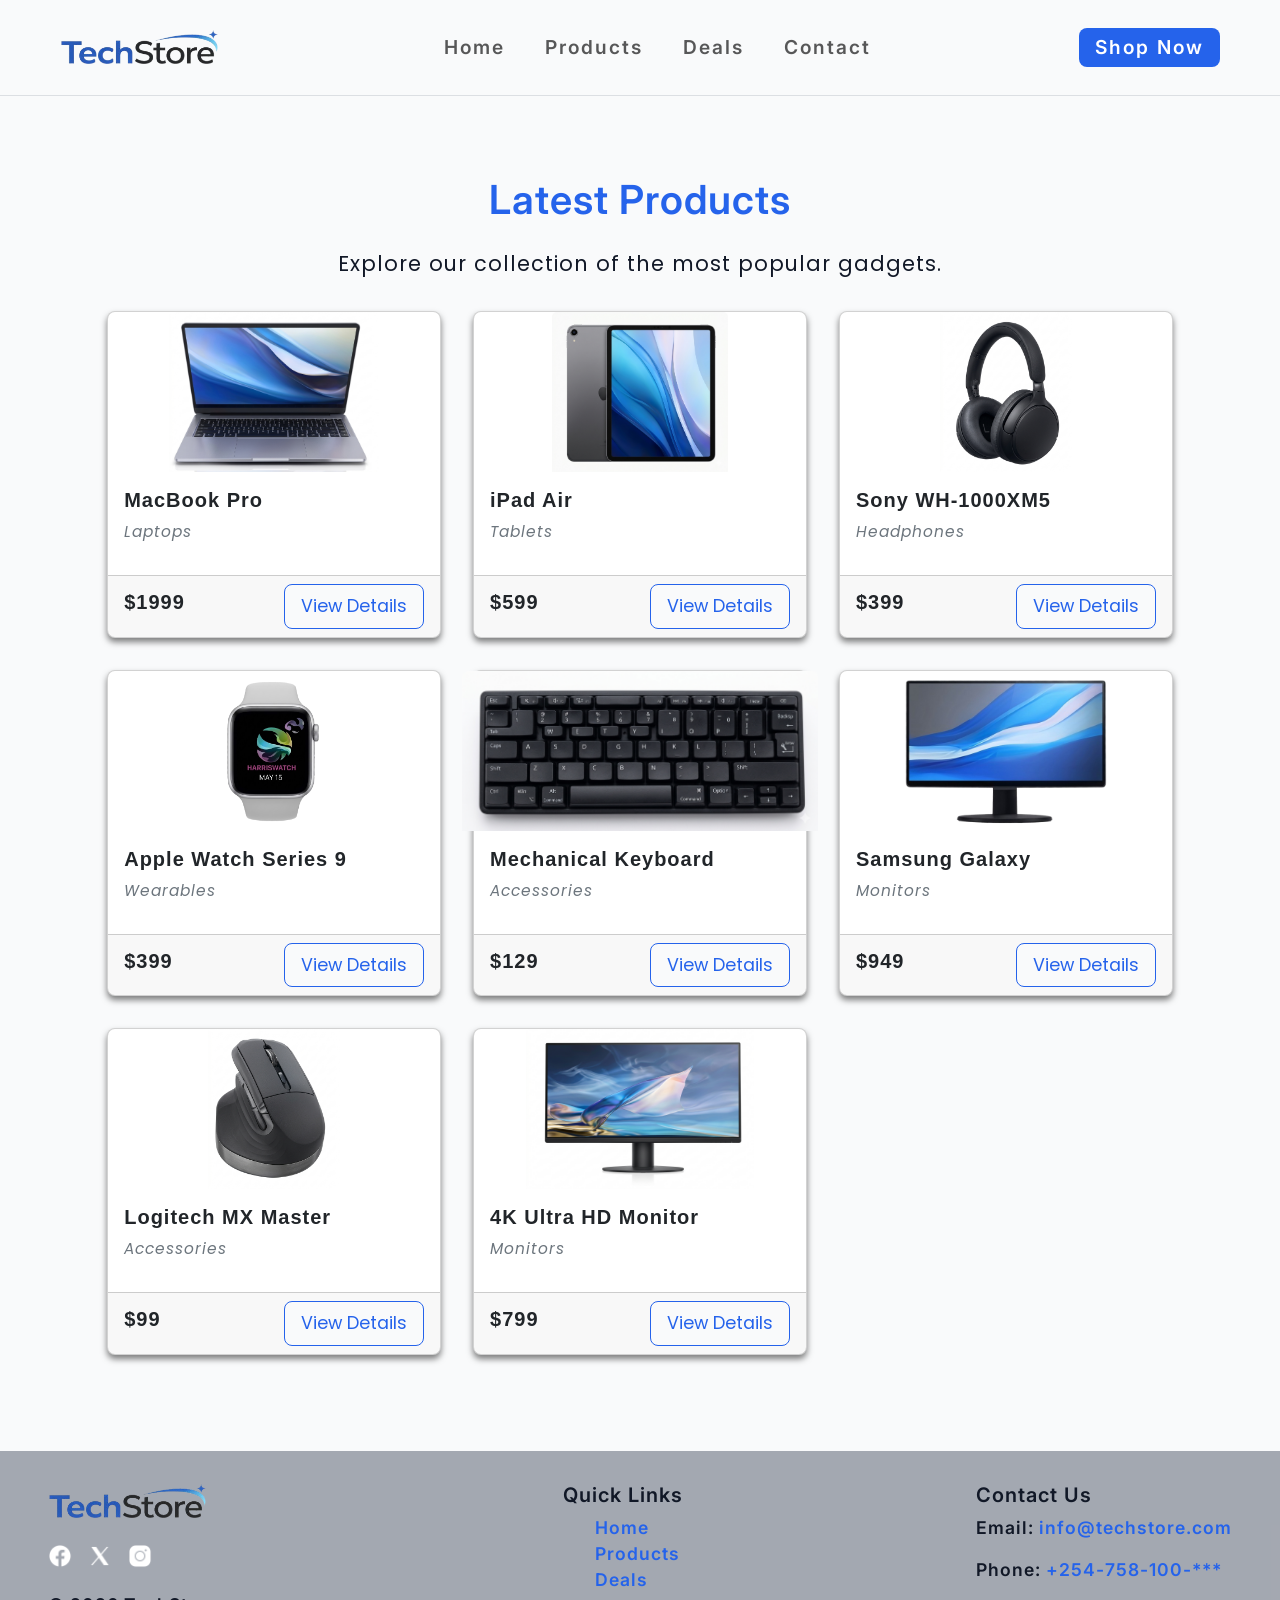
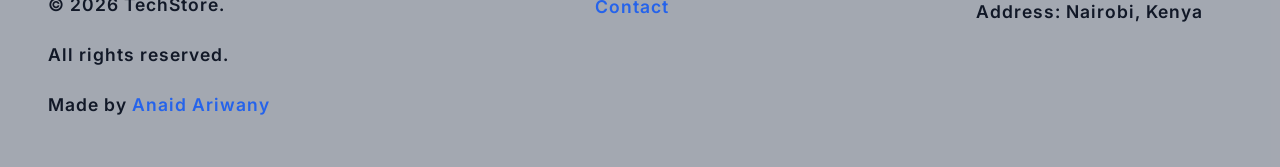
==== commit bf77c9cc: "Deleted the redundant cards code." ====
--- a/pages/products.html
+++ b/pages/products.html
@@ -89,129 +89,7 @@
             <h3 class="display-6 inter-heading">Latest Products</h3>
             <p>Explore our collection of the most popular gadgets.</p>
 
-            <div class="cardDiv">
-
-                <!-- card -->
-                <!-- <div class="card">
-                    <img src="..." class="card-img-top" alt="...">
-                    <div class="card-body">
-                        <h5 class="card-title">MacBook Pro</h5>
-                        <figcaption class="blockquote-footer"><cite title="Source Title">Source Title</cite>
-                        </figcaption>
-                    </div>
-
-                    <div class="card-footer">
-                        <h5>$1999</h5>
-                        <button class="whiteButton">View Details</button>
-                    </div>
-                </div> -->
-
-                <!-- card -->
-                <!-- <div class="card">
-                    <img src="..." class="card-img-top" alt="...">
-                    <div class="card-body">
-                        <h5 class="card-title">MacBook Pro</h5>
-                        <figcaption class="blockquote-footer"><cite title="Source Title">Source Title</cite>
-                        </figcaption>
-                    </div>
-
-                    <div class="card-footer">
-                        <h5>$1999</h5>
-                        <button class="whiteButton">View Details</button>
-                    </div>
-                </div> -->
-
-                <!-- card -->
-                <!-- <div class="card">
-                    <img src="..." class="card-img-top" alt="...">
-                    <div class="card-body">
-                        <h5 class="card-title">MacBook Pro</h5>
-                        <figcaption class="blockquote-footer"><cite title="Source Title">Source Title</cite>
-                        </figcaption>
-                    </div>
-
-                    <div class="card-footer">
-                        <h5>$1999</h5>
-                        <button class="whiteButton">View Details</button>
-                    </div>
-                </div> -->
-
-                <!-- card -->
-                <!-- <div class="card">
-                    <img src="..." class="card-img-top" alt="...">
-                    <div class="card-body">
-                        <h5 class="card-title">MacBook Pro</h5>
-                        <figcaption class="blockquote-footer"><cite title="Source Title">Source Title</cite>
-                        </figcaption>
-                    </div>
-
-                    <div class="card-footer">
-                        <h5>$1999</h5>
-                        <button class="whiteButton">View Details</button>
-                    </div>
-                </div> -->
-
-                <!-- card -->
-                <!-- <div class="card">
-                    <img src="..." class="card-img-top" alt="...">
-                    <div class="card-body">
-                        <h5 class="card-title">MacBook Pro</h5>
-                        <figcaption class="blockquote-footer"><cite title="Source Title">Source Title</cite>
-                        </figcaption>
-                    </div>
-
-                    <div class="card-footer">
-                        <h5>$1999</h5>
-                        <button class="whiteButton">View Details</button>
-                    </div>
-                </div> -->
-
-                <!-- card -->
-                <!-- <div class="card">
-                    <img src="..." class="card-img-top" alt="...">
-                    <div class="card-body">
-                        <h5 class="card-title">MacBook Pro</h5>
-                        <figcaption class="blockquote-footer"><cite title="Source Title">Source Title</cite>
-                        </figcaption>
-                    </div>
-
-                    <div class="card-footer">
-                        <h5>$1999</h5>
-                        <button class="whiteButton">View Details</button>
-                    </div>
-                </div> -->
-
-                <!-- card -->
-                <!-- <div class="card">
-                    <img src="..." class="card-img-top" alt="...">
-                    <div class="card-body">
-                        <h5 class="card-title">MacBook Pro</h5>
-                        <figcaption class="blockquote-footer"><cite title="Source Title">Source Title</cite>
-                        </figcaption>
-                    </div>
-
-                    <div class="card-footer">
-                        <h5>$1999</h5>
-                        <button class="whiteButton">View Details</button>
-                    </div>
-                </div> -->
-
-                <!-- card -->
-                <!-- <div class="card">
-                    <img src="..." class="card-img-top" alt="...">
-                    <div class="card-body">
-                        <h5 class="card-title">MacBook Pro</h5>
-                        <figcaption class="blockquote-footer"><cite title="Source Title">Source Title</cite>
-                        </figcaption>
-                    </div>
-
-                    <div class="card-footer">
-                        <h5>$1999</h5>
-                        <button class="whiteButton">View Details</button>
-                    </div>
-                </div> -->
-
-            </div>
+            <div class="cardDiv"></div>
         </section>
     </main>
 
--- a/style.css
+++ b/style.css
@@ -192,8 +192,8 @@
 }
 
 .card-img-top {
-    width: 10rem;
-    height: auto;
+    width: auto;
+    height: 10rem;
 }
 
 /* ##### featured product section styling #####*/
